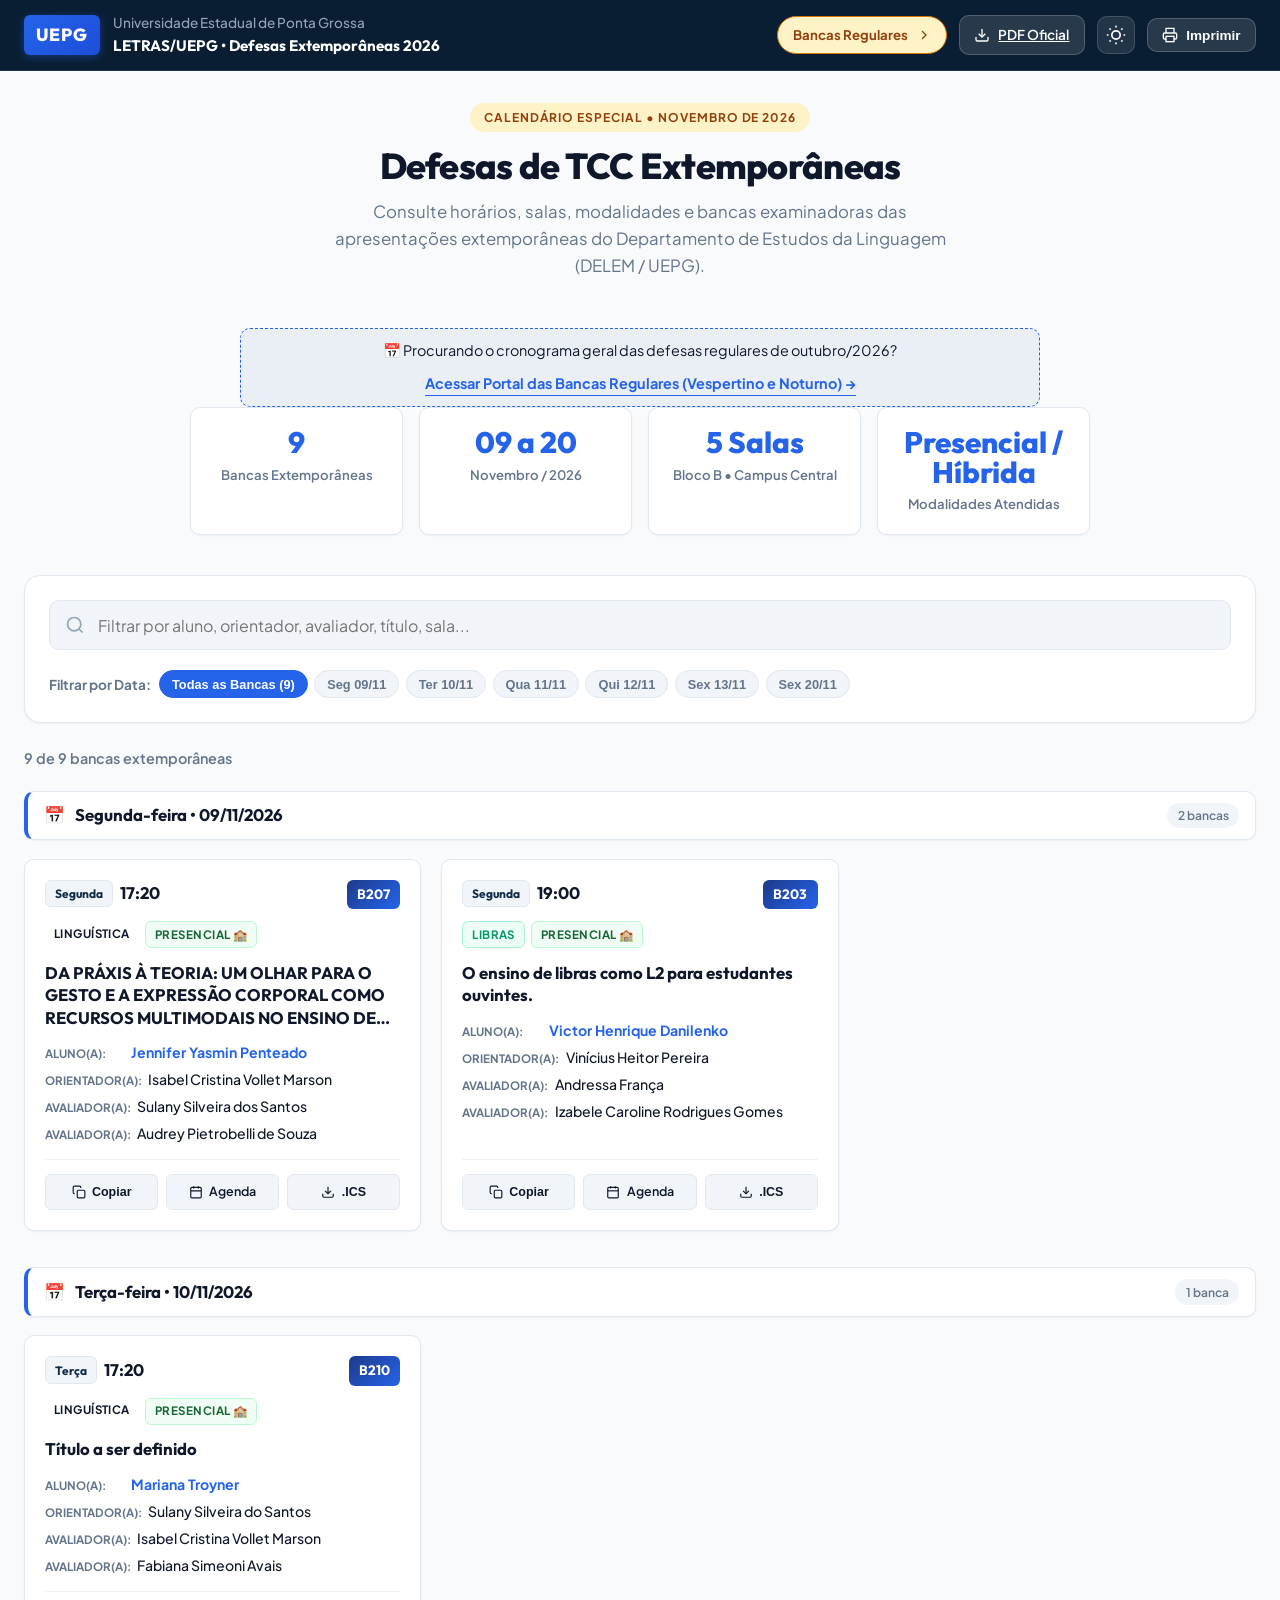
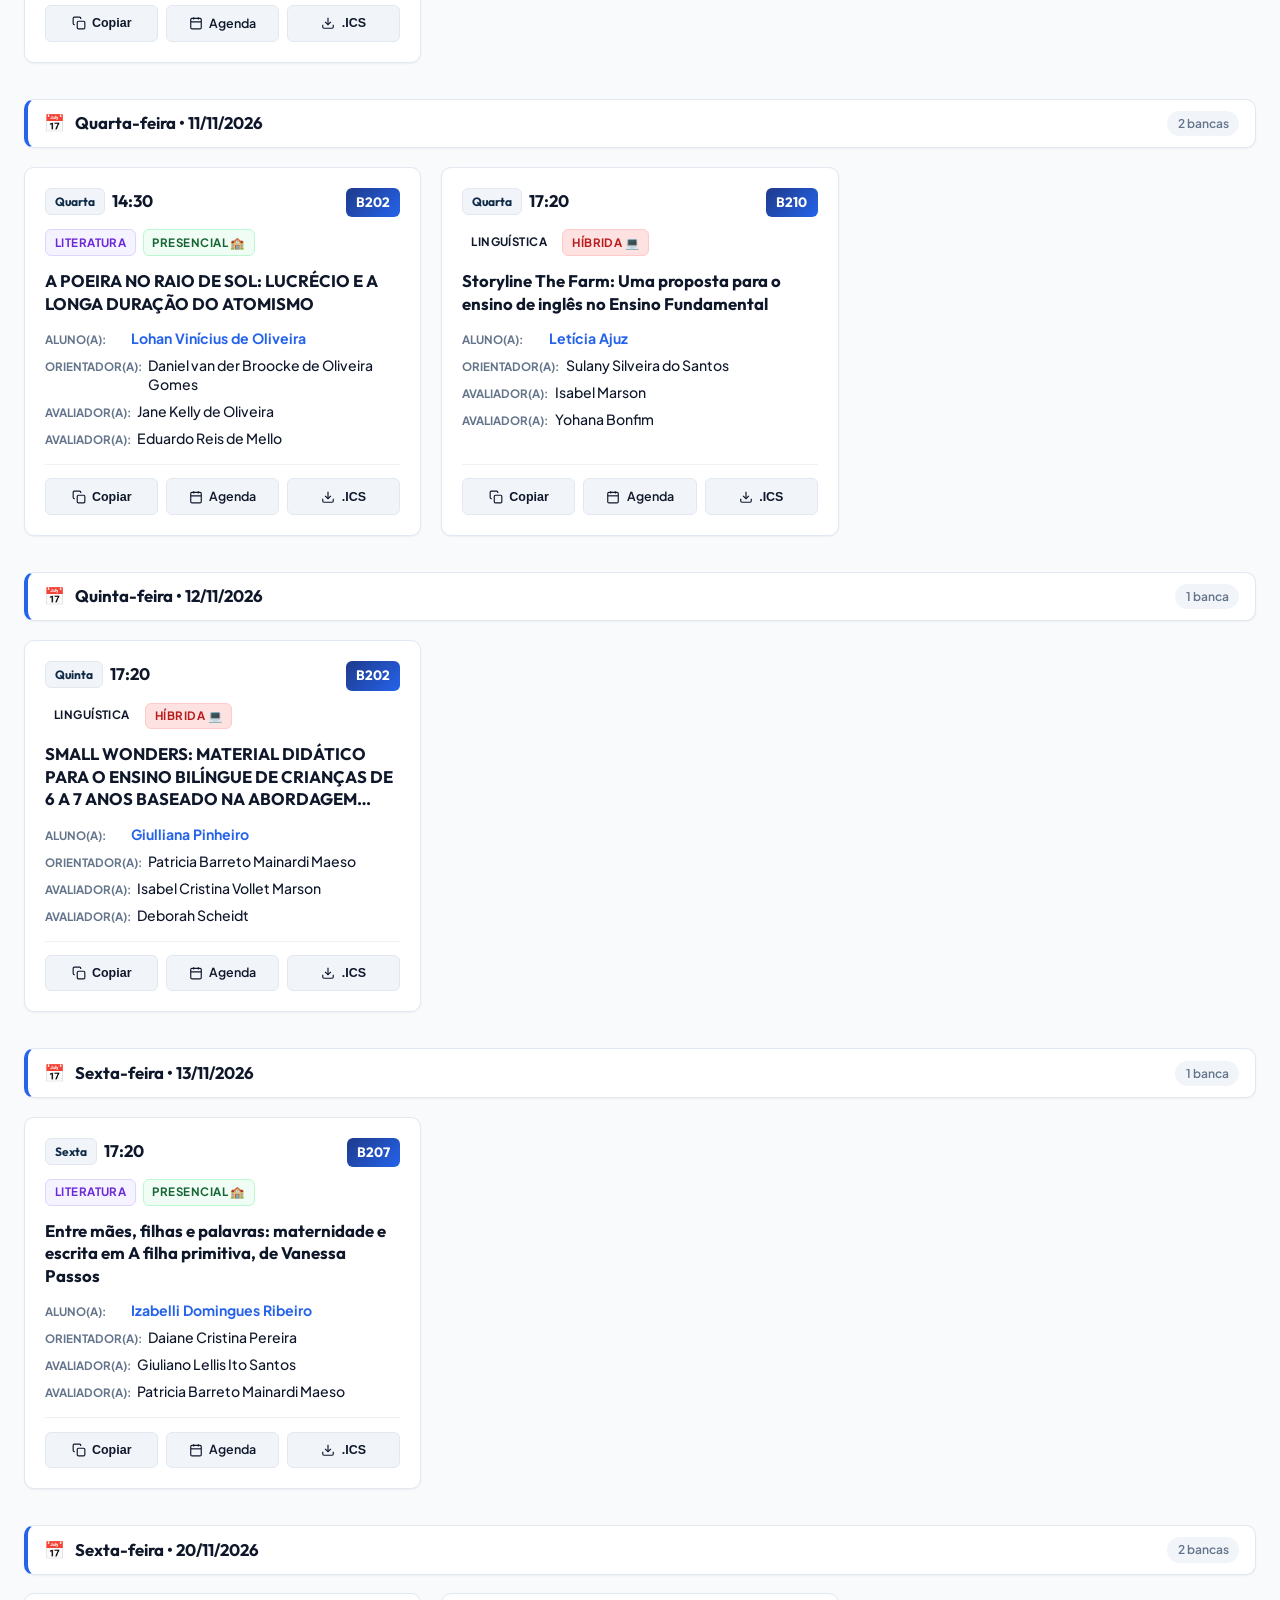
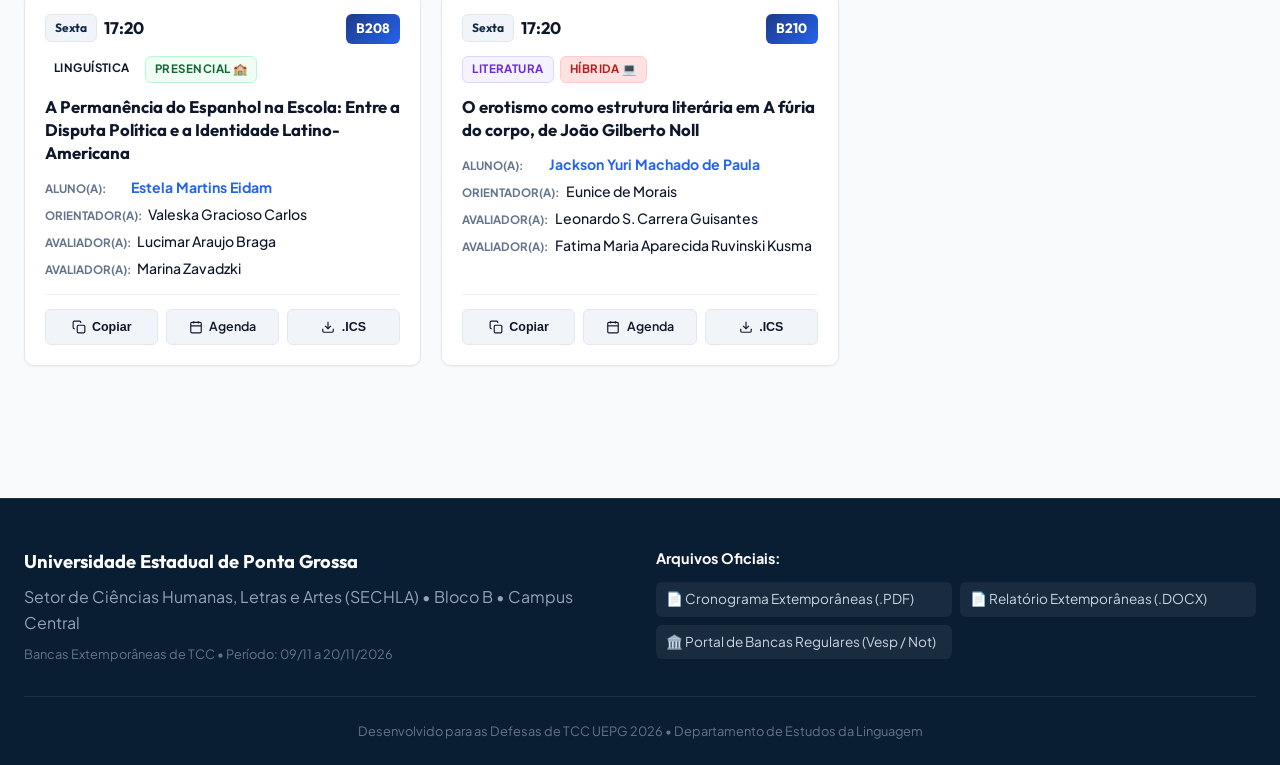
==== index.html @ 8b6b1ca7 "alteração do site e bancas extemporâneas" ====
<!DOCTYPE html>
<html lang="pt-BR">

<head>
  <meta charset="UTF-8">
  <meta name="viewport" content="width=device-width, initial-scale=1.0">
  <title>DEFESAS EXTEMPORÂNEAS DE TCC - 2026 • LETRAS UEPG</title>
  <meta name="description"
    content="Portal de consulta das bancas extemporâneas, horários e salas das defesas de TCC 2026 do Departamento de Estudos da Linguagem (DELEM) da UEPG.">
  <meta name="theme-color" content="#0f2b48">

  <!-- Google Fonts -->
  <link rel="preconnect" href="https://fonts.googleapis.com">
  <link rel="preconnect" href="https://fonts.gstatic.com" crossorigin>
  <link
    href="https://fonts.googleapis.com/css2?family=Outfit:wght@500;600;700;800&family=Plus+Jakarta+Sans:wght@400;500;600;700&display=swap"
    rel="stylesheet">

  <link rel="stylesheet" href="style.css">
</head>

<body>
  <!-- Header Institucional -->
  <header class="top-nav">
    <div class="nav-container">
      <div class="brand-group">
        <div class="brand-badge">UEPG</div>
        <div class="brand-text">
          <span class="univ-name">Universidade Estadual de Ponta Grossa</span>
          <span class="dept-name">LETRAS/UEPG • Defesas Extemporâneas 2026</span>
        </div>
      </div>
      <div class="nav-actions">
        <a href="./regulares/index.html" class="btn-portal-link" title="Acessar cronograma das defesas regulares de outubro/2026">
          <span>Bancas Regulares</span>
          <svg viewBox="0 0 24 24" width="16" height="16" fill="none" stroke="currentColor" stroke-width="2">
            <polyline points="9 18 15 12 9 6"></polyline>
          </svg>
        </a>
        <a href="Cronograma_TCC_EXTEMPORANEAS_2026.pdf" download class="btn-secondary" title="Baixar PDF do Cronograma Extemporâneo">
          <svg viewBox="0 0 24 24" width="16" height="16" fill="none" stroke="currentColor" stroke-width="2">
            <path d="M21 15v4a2 2 0 0 1-2 2H5a2 2 0 0 1-2-2v-4" />
            <polyline points="7 10 12 15 17 10" />
            <line x1="12" y1="15" x2="12" y2="3" />
          </svg>
          <span>PDF Oficial</span>
        </a>
        <button id="themeToggle" class="btn-icon" title="Alternar tema claro/escuro" aria-label="Alternar tema">
          <svg class="sun-icon" viewBox="0 0 24 24" width="20" height="20" fill="none" stroke="currentColor"
            stroke-width="2">
            <circle cx="12" cy="12" r="5" />
            <path
              d="M12 1v2M12 21v2M4.22 4.22l1.42 1.42M18.36 18.36l1.42 1.42M1 12h2M21 12h2M4.22 19.78l1.42-1.42M18.36 5.64l1.42-1.42" />
          </svg>
          <svg class="moon-icon" viewBox="0 0 24 24" width="20" height="20" fill="none" stroke="currentColor"
            stroke-width="2">
            <path d="M21 12.79A9 9 0 1 1 11.21 3 7 7 0 0 0 21 12.79z" />
          </svg>
        </button>
        <button id="printBtn" class="btn-secondary" title="Imprimir cronograma">
          <svg viewBox="0 0 24 24" width="16" height="16" fill="none" stroke="currentColor" stroke-width="2">
            <polyline points="6 9 6 2 18 2 18 9" />
            <path d="M6 18H4a2 2 0 0 1-2-2v-5a2 2 0 0 1 2-2h16a2 2 0 0 1 2 2v5a2 2 0 0 1-2 2h-2" />
            <rect x="6" y="14" width="12" height="8" />
          </svg>
          <span>Imprimir</span>
        </button>
      </div>
    </div>
  </header>

  <!-- Hero Section & Stats -->
  <main class="main-content">
    <section class="hero-section">
      <div class="hero-tag">Calendário Especial • Novembro de 2026</div>
      <h1 class="hero-title">Defesas de TCC Extemporâneas</h1>
      <p class="hero-desc">Consulte horários, salas, modalidades e bancas examinadoras das apresentações extemporâneas do Departamento de Estudos da Linguagem (DELEM / UEPG).
      </p>

      <div class="banner-highlight">
        <span>📅 Procurando o cronograma geral das defesas regulares de outubro/2026?</span>
        <a href="./regulares/index.html" class="banner-link">Acessar Portal das Bancas Regulares (Vespertino e Noturno) →</a>
      </div>

      <!-- Métricas em destaque -->
      <div class="stats-grid">
        <div class="stat-card">
          <div class="stat-value">9</div>
          <div class="stat-label">Bancas Extemporâneas</div>
        </div>
        <div class="stat-card">
          <div class="stat-value">09 a 20</div>
          <div class="stat-label">Novembro / 2026</div>
        </div>
        <div class="stat-card">
          <div class="stat-value">5 Salas</div>
          <div class="stat-label">Bloco B • Campus Central</div>
        </div>
        <div class="stat-card">
          <div class="stat-value">Presencial / Híbrida</div>
          <div class="stat-label">Modalidades Atendidas</div>
        </div>
      </div>
    </section>

    <!-- Controles de Busca e Filtros por Dia -->
    <section class="controls-panel">
      <!-- Barra de Busca Rápida -->
      <div class="search-box">
        <svg class="search-icon" viewBox="0 0 24 24" width="20" height="20" fill="none" stroke="currentColor"
          stroke-width="2">
          <circle cx="11" cy="11" r="8" />
          <line x1="21" y1="21" x2="16.65" y2="16.65" />
        </svg>
        <input type="text" id="searchInput" placeholder="Filtrar por aluno, orientador, avaliador, título, sala..."
          autocomplete="off">
        <button id="clearSearch" class="btn-clear" title="Limpar busca" style="display: none;">&times;</button>
      </div>

      <!-- Filtro Rápido por Dia (Chips) -->
      <div class="filter-row">
        <div class="filter-group">
          <span class="filter-title">Filtrar por Data:</span>
          <div class="chip-container" id="dayFilter">
            <button class="chip active" data-filter="dia" data-value="all">Todas as Bancas (9)</button>
            <button class="chip" data-filter="dia" data-value="2026-11-09">Seg 09/11</button>
            <button class="chip" data-filter="dia" data-value="2026-11-10">Ter 10/11</button>
            <button class="chip" data-filter="dia" data-value="2026-11-11">Qua 11/11</button>
            <button class="chip" data-filter="dia" data-value="2026-11-12">Qui 12/11</button>
            <button class="chip" data-filter="dia" data-value="2026-11-13">Sex 13/11</button>
            <button class="chip" data-filter="dia" data-value="2026-11-20">Sex 20/11</button>
          </div>
        </div>
      </div>
    </section>

    <!-- Indicador de Resultados -->
    <div class="results-bar">
      <span id="resultsCount">Carregando bancas extemporâneas...</span>
      <button id="resetFilters" class="btn-text" style="display: none;">Limpar filtros</button>
    </div>

    <!-- Lista de Bancas Agrupadas por Data -->
    <div id="bancasContainer">
      <!-- Renderizado dinamicamente via extemporaneas_app.js -->
    </div>

    <!-- Toast Notification -->
    <div id="toast" class="toast" role="alert" aria-live="assertive"></div>
  </main>

  <!-- Rodapé Institucional -->
  <footer class="main-footer">
    <div class="footer-container">
      <div class="footer-info">
        <h3>Universidade Estadual de Ponta Grossa</h3>
        <p>Setor de Ciências Humanas, Letras e Artes (SECHLA) • Bloco B • Campus Central</p>
        <p class="footer-small">Bancas Extemporâneas de TCC • Período: 09/11 a 20/11/2026</p>
      </div>
      <div class="footer-downloads">
        <span class="download-title">Arquivos Oficiais:</span>
        <div class="download-links">
          <a href="Cronograma_TCC_EXTEMPORANEAS_2026.pdf" download class="file-link">📄 Cronograma Extemporâneas (.PDF)</a>
          <a href="Relatorio_EXTEMPORANEAS.docx" download class="file-link">📄 Relatório Extemporâneas (.DOCX)</a>
          <a href="./regulares/index.html" class="file-link">🏛️ Portal de Bancas Regulares (Vesp / Not)</a>
        </div>
      </div>
    </div>
    <div class="footer-bottom">
      <p>Desenvolvido para as Defesas de TCC UEPG 2026 • Departamento de Estudos da Linguagem</p>
    </div>
  </footer>

  <!-- Carregamento dos dados -->
  <script src="extemporaneas_data.js"></script>
  <script src="extemporaneas_app.js"></script>
</body>

</html>
---- style.css ----
/* ==========================================================================
   PORTAL DE DEFESAS DE TCC 2026 - UEPG DELEM
   Design System & Styling
   ========================================================================== */

:root {
  /* Color Tokens - Light Mode (Default) */
  --bg-primary: #f8fafc;
  --bg-surface: #ffffff;
  --bg-card: #ffffff;
  --bg-card-hover: #f1f5f9;
  --bg-subtle: #f1f5f9;
  
  --text-main: #0f172a;
  --text-muted: #64748b;
  --text-light: #94a3b8;
  
  --border-color: #e2e8f0;
  --border-subtle: #edf2f7;
  
  /* Brand UEPG Colors */
  --uepg-navy: #0f2b48;
  --uepg-navy-dark: #0a1e33;
  --uepg-blue: #1e3a8a;
  --uepg-blue-accent: #2563eb;
  --uepg-gold: #d97706;
  --uepg-gold-light: #fef3c7;
  --uepg-gold-text: #92400e;
  
  /* Area Tags */
  --area-lit-bg: #f5f3ff;
  --area-lit-text: #6d28d9;
  --area-lit-border: #ddd6fe;

  --area-ling-bg: #f0f9ff;
  --area-ling-text: #0284c7;
  --area-ling-border: #bae6fd;

  --area-libras-bg: #ecfdf5;
  --area-libras-text: #059669;
  --area-libras-border: #a7f3d0;

  /* Turno Tags */
  --vesp-bg: #fffbeb;
  --vesp-text: #b45309;
  --vesp-border: #fde68a;

  --not-bg: #ede9fe;
  --not-text: #5b21b6;
  --not-border: #ddd6fe;

  /* Typography */
  --font-heading: 'Outfit', sans-serif;
  --font-body: 'Plus Jakarta Sans', system-ui, -apple-system, sans-serif;

  /* Shadows */
  --shadow-sm: 0 1px 2px 0 rgba(0, 0, 0, 0.05);
  --shadow-md: 0 4px 6px -1px rgba(0, 0, 0, 0.07), 0 2px 4px -2px rgba(0, 0, 0, 0.05);
  --shadow-lg: 0 10px 15px -3px rgba(0, 0, 0, 0.08), 0 4px 6px -4px rgba(0, 0, 0, 0.04);
  --shadow-card-hover: 0 12px 24px -4px rgba(15, 43, 72, 0.12);

  /* Layout */
  --radius-sm: 6px;
  --radius-md: 10px;
  --radius-lg: 16px;
  --radius-full: 9999px;
  --transition: all 0.2s cubic-bezier(0.16, 1, 0.3, 1);
}

[data-theme="dark"] {
  --bg-primary: #0b1320;
  --bg-surface: #111c2e;
  --bg-card: #152238;
  --bg-card-hover: #1c2c48;
  --bg-subtle: #192841;

  --text-main: #f8fafc;
  --text-muted: #94a3b8;
  --text-light: #64748b;

  --border-color: #243552;
  --border-subtle: #1a2a44;

  --uepg-navy: #19385c;
  --uepg-navy-dark: #0f2238;
  --uepg-blue-accent: #3b82f6;

  --area-lit-bg: #2e1065;
  --area-lit-text: #c4b5fd;
  --area-lit-border: #4c1d95;

  --area-ling-bg: #082f49;
  --area-ling-text: #7dd3fc;
  --area-ling-border: #0369a1;

  --area-libras-bg: #064e3b;
  --area-libras-text: #6ee7b7;
  --area-libras-border: #047857;

  --vesp-bg: #451a03;
  --vesp-text: #fcd34d;
  --vesp-border: #78350f;

  --not-bg: #2e1065;
  --not-text: #ddd6fe;
  --not-border: #5b21b6;

  --shadow-sm: 0 1px 2px 0 rgba(0, 0, 0, 0.3);
  --shadow-md: 0 4px 6px -1px rgba(0, 0, 0, 0.4);
  --shadow-lg: 0 10px 15px -3px rgba(0, 0, 0, 0.5);
  --shadow-card-hover: 0 12px 24px -4px rgba(0, 0, 0, 0.6);
}

/* ==========================================================================
   Base & Reset
   ========================================================================== */
*, *::before, *::after {
  box-sizing: border-box;
  margin: 0;
  padding: 0;
}

body {
  font-family: var(--font-body);
  background-color: var(--bg-primary);
  color: var(--text-main);
  line-height: 1.6;
  -webkit-font-smoothing: antialiased;
  min-height: 100vh;
  display: flex;
  flex-direction: column;
}

/* ==========================================================================
   Header & Navigation
   ========================================================================== */
.top-nav {
  position: sticky;
  top: 0;
  z-index: 100;
  background-color: var(--uepg-navy-dark);
  color: #ffffff;
  border-bottom: 1px solid rgba(255, 255, 255, 0.1);
  backdrop-filter: blur(12px);
  padding: 0.75rem 1.5rem;
}

.nav-container {
  max-width: 1280px;
  margin: 0 auto;
  display: flex;
  align-items: center;
  justify-content: space-between;
  gap: 1rem;
}

.brand-group {
  display: flex;
  align-items: center;
  gap: 0.85rem;
}

.brand-badge {
  background: linear-gradient(135deg, #2563eb, #1d4ed8);
  color: #ffffff;
  font-family: var(--font-heading);
  font-weight: 800;
  font-size: 1.1rem;
  letter-spacing: 0.05em;
  padding: 0.35rem 0.75rem;
  border-radius: var(--radius-sm);
  box-shadow: 0 2px 8px rgba(37, 99, 235, 0.4);
}

.brand-text {
  display: flex;
  flex-direction: column;
}

.univ-name {
  font-size: 0.85rem;
  color: #94a3b8;
  font-weight: 500;
}

.dept-name {
  font-size: 0.95rem;
  font-weight: 700;
  color: #ffffff;
  font-family: var(--font-heading);
}

.nav-actions {
  display: flex;
  align-items: center;
  gap: 0.75rem;
}

.btn-icon {
  background: rgba(255, 255, 255, 0.1);
  border: 1px solid rgba(255, 255, 255, 0.15);
  color: #ffffff;
  cursor: pointer;
  width: 38px;
  height: 38px;
  border-radius: var(--radius-md);
  display: flex;
  align-items: center;
  justify-content: center;
  transition: var(--transition);
}

.btn-icon:hover {
  background: rgba(255, 255, 255, 0.2);
}

.sun-icon { display: block; }
.moon-icon { display: none; }
[data-theme="dark"] .sun-icon { display: none; }
[data-theme="dark"] .moon-icon { display: block; }

.btn-secondary {
  display: inline-flex;
  align-items: center;
  gap: 0.5rem;
  background: rgba(255, 255, 255, 0.12);
  border: 1px solid rgba(255, 255, 255, 0.2);
  color: #ffffff;
  padding: 0.5rem 0.9rem;
  border-radius: var(--radius-md);
  font-size: 0.85rem;
  font-weight: 600;
  cursor: pointer;
  transition: var(--transition);
}

.btn-secondary:hover {
  background: rgba(255, 255, 255, 0.22);
}

/* ==========================================================================
   Main Content & Hero
   ========================================================================== */
.main-content {
  flex: 1;
  max-width: 1280px;
  width: 100%;
  margin: 0 auto;
  padding: 2rem 1.5rem;
}

.hero-section {
  text-align: center;
  margin-bottom: 2.5rem;
}

.hero-tag {
  display: inline-block;
  background: var(--uepg-gold-light);
  color: var(--uepg-gold-text);
  font-size: 0.75rem;
  font-weight: 700;
  text-transform: uppercase;
  letter-spacing: 0.08em;
  padding: 0.3rem 0.85rem;
  border-radius: var(--radius-full);
  margin-bottom: 0.75rem;
}

[data-theme="dark"] .hero-tag {
  background: #78350f;
  color: #fef3c7;
}

.hero-title {
  font-family: var(--font-heading);
  font-size: 2.25rem;
  font-weight: 800;
  color: var(--text-main);
  line-height: 1.2;
  margin-bottom: 0.75rem;
  letter-spacing: -0.02em;
}

.hero-desc {
  font-size: 1.05rem;
  color: var(--text-muted);
  max-width: 650px;
  margin: 0 auto 2rem;
}

/* Stats Grid */
.stats-grid {
  display: grid;
  grid-template-columns: repeat(auto-fit, minmax(200px, 1fr));
  gap: 1rem;
  max-width: 900px;
  margin: 0 auto;
}

.stat-card {
  background: var(--bg-surface);
  border: 1px solid var(--border-color);
  padding: 1.25rem 1rem;
  border-radius: var(--radius-md);
  box-shadow: var(--shadow-sm);
  transition: var(--transition);
}

.stat-card:hover {
  transform: translateY(-2px);
  box-shadow: var(--shadow-md);
}

.stat-value {
  font-family: var(--font-heading);
  font-size: 1.85rem;
  font-weight: 800;
  color: var(--uepg-blue-accent);
  line-height: 1;
  margin-bottom: 0.35rem;
}

.stat-label {
  font-size: 0.82rem;
  color: var(--text-muted);
  font-weight: 600;
}

/* ==========================================================================
   Controls Panel (Tabs, Search & Filters)
   ========================================================================== */
.controls-panel {
  background: var(--bg-surface);
  border: 1px solid var(--border-color);
  border-radius: var(--radius-lg);
  padding: 1.5rem;
  box-shadow: var(--shadow-sm);
  margin-bottom: 1.5rem;
}

/* View Tabs */
.view-tabs {
  display: flex;
  gap: 0.5rem;
  border-bottom: 1px solid var(--border-color);
  padding-bottom: 1rem;
  margin-bottom: 1.25rem;
  overflow-x: auto;
}

.tab-btn {
  display: inline-flex;
  align-items: center;
  gap: 0.5rem;
  background: transparent;
  border: none;
  padding: 0.6rem 1.1rem;
  border-radius: var(--radius-md);
  font-family: var(--font-heading);
  font-size: 0.95rem;
  font-weight: 600;
  color: var(--text-muted);
  cursor: pointer;
  transition: var(--transition);
  white-space: nowrap;
}

.tab-btn:hover {
  background: var(--bg-subtle);
  color: var(--text-main);
}

.tab-btn.active {
  background: var(--uepg-navy);
  color: #ffffff;
  box-shadow: 0 2px 6px rgba(15, 43, 72, 0.2);
}

/* Search Box */
.search-box {
  position: relative;
  margin-bottom: 1.25rem;
}

.search-icon {
  position: absolute;
  left: 1rem;
  top: 50%;
  transform: translateY(-50%);
  color: var(--text-light);
  pointer-events: none;
}

.search-box input {
  width: 100%;
  padding: 0.85rem 2.8rem 0.85rem 3rem;
  font-family: var(--font-body);
  font-size: 1rem;
  background: var(--bg-subtle);
  border: 1px solid var(--border-color);
  border-radius: var(--radius-md);
  color: var(--text-main);
  transition: var(--transition);
}

.search-box input:focus {
  outline: none;
  border-color: var(--uepg-blue-accent);
  background: var(--bg-surface);
  box-shadow: 0 0 0 3px rgba(37, 99, 235, 0.15);
}

.btn-clear {
  position: absolute;
  right: 0.85rem;
  top: 50%;
  transform: translateY(-50%);
  background: transparent;
  border: none;
  font-size: 1.4rem;
  color: var(--text-light);
  cursor: pointer;
  line-height: 1;
  padding: 0.2rem;
}

.btn-clear:hover {
  color: var(--text-main);
}

/* Filters Row */
.filter-row {
  display: flex;
  flex-wrap: wrap;
  gap: 1.25rem;
  align-items: center;
}

.filter-group {
  display: flex;
  align-items: center;
  gap: 0.5rem;
}

.filter-title {
  font-size: 0.85rem;
  font-weight: 700;
  color: var(--text-muted);
}

.chip-container {
  display: flex;
  flex-wrap: wrap;
  gap: 0.4rem;
}

.chip {
  background: var(--bg-subtle);
  border: 1px solid var(--border-color);
  color: var(--text-muted);
  font-size: 0.8rem;
  font-weight: 600;
  padding: 0.35rem 0.75rem;
  border-radius: var(--radius-full);
  cursor: pointer;
  transition: var(--transition);
}

.chip:hover {
  background: var(--border-color);
  color: var(--text-main);
}

.chip.active {
  background: var(--uepg-blue-accent);
  border-color: var(--uepg-blue-accent);
  color: #ffffff;
}

/* Results Bar */
.results-bar {
  display: flex;
  justify-content: space-between;
  align-items: center;
  margin-bottom: 1.25rem;
  font-size: 0.9rem;
  color: var(--text-muted);
  font-weight: 600;
}

.btn-text {
  background: none;
  border: none;
  color: var(--uepg-blue-accent);
  font-weight: 600;
  cursor: pointer;
  font-size: 0.85rem;
}

.btn-text:hover {
  text-decoration: underline;
}

/* ==========================================================================
   View Panels
   ========================================================================== */
.view-panel {
  display: none;
}

.view-panel.active {
  display: block;
}

/* Cards Grid */
.cards-grid {
  display: grid;
  grid-template-columns: repeat(auto-fill, minmax(340px, 1fr));
  gap: 1.25rem;
}

/* Single Banca Card */
.banca-card {
  background: var(--bg-card);
  border: 1px solid var(--border-color);
  border-radius: var(--radius-md);
  padding: 1.25rem;
  display: flex;
  flex-direction: column;
  justify-content: space-between;
  box-shadow: var(--shadow-sm);
  transition: var(--transition);
  position: relative;
  overflow: hidden;
}

.banca-card:hover {
  transform: translateY(-3px);
  box-shadow: var(--shadow-card-hover);
  border-color: rgba(37, 99, 235, 0.4);
}

.card-header {
  display: flex;
  justify-content: space-between;
  align-items: flex-start;
  gap: 0.75rem;
  margin-bottom: 0.75rem;
}

.time-slot {
  display: flex;
  align-items: center;
  gap: 0.45rem;
  font-family: var(--font-heading);
  font-weight: 700;
  font-size: 1.05rem;
  color: var(--text-main);
}

.day-badge {
  background: var(--bg-subtle);
  border: 1px solid var(--border-color);
  font-size: 0.75rem;
  font-weight: 700;
  padding: 0.2rem 0.55rem;
  border-radius: var(--radius-sm);
  color: var(--uepg-navy);
}

[data-theme="dark"] .day-badge {
  color: #93c5fd;
}

.room-badge {
  background: linear-gradient(135deg, #1e3a8a, #2563eb);
  color: #ffffff;
  font-family: var(--font-heading);
  font-weight: 700;
  font-size: 0.85rem;
  padding: 0.25rem 0.65rem;
  border-radius: var(--radius-sm);
  white-space: nowrap;
}

.card-tags {
  display: flex;
  flex-wrap: wrap;
  gap: 0.4rem;
  margin-bottom: 0.85rem;
}

.tag {
  font-size: 0.72rem;
  font-weight: 700;
  text-transform: uppercase;
  letter-spacing: 0.04em;
  padding: 0.2rem 0.55rem;
  border-radius: var(--radius-sm);
}

.tag-area-literatura { background: var(--area-lit-bg); color: var(--area-lit-text); border: 1px solid var(--area-lit-border); }
.tag-area-linguística { background: var(--area-ling-bg); color: var(--area-ling-text); border: 1px solid var(--area-ling-border); }
.tag-area-libras { background: var(--area-libras-bg); color: var(--area-libras-text); border: 1px solid var(--area-libras-border); }
.tag-vespertino { background: var(--vesp-bg); color: var(--vesp-text); border: 1px solid var(--vesp-border); }
.tag-noturno { background: var(--not-bg); color: var(--not-text); border: 1px solid var(--not-border); }
.tag-hibrida { background: #fee2e2; color: #b91c1c; border: 1px solid #fecaca; }
.tag-tilsp { background: #d1fae5; color: #065f46; border: 1px solid #a7f3d0; }

[data-theme="dark"] .tag-hibrida { background: #7f1d1d; color: #fecaca; border: 1px solid #991b1b; }
[data-theme="dark"] .tag-tilsp { background: #064e3b; color: #6ee7b7; border: 1px solid #047857; }

.tcc-title {
  font-family: var(--font-heading);
  font-size: 1.05rem;
  font-weight: 700;
  color: var(--text-main);
  line-height: 1.35;
  margin-bottom: 0.85rem;
  display: -webkit-box;
  -webkit-line-clamp: 3;
  -webkit-box-orient: vertical;
  overflow: hidden;
}

.people-block {
  margin-bottom: 1rem;
  display: flex;
  flex-direction: column;
  gap: 0.5rem;
  font-size: 0.88rem;
}

.person-row {
  display: flex;
  align-items: baseline;
  gap: 0.4rem;
  line-height: 1.35;
}

.person-label {
  font-size: 0.72rem;
  font-weight: 700;
  text-transform: uppercase;
  color: var(--text-muted);
  flex-shrink: 0;
  min-width: 80px;
}

.person-name {
  color: var(--text-main);
  font-weight: 500;
}

.person-name.student {
  font-weight: 700;
  color: var(--uepg-blue-accent);
}

.person-name.tilsp {
  font-weight: 700;
  color: #059669;
}

[data-theme="dark"] .person-name.tilsp {
  color: #34d399;
}

.card-actions {
  display: flex;
  gap: 0.5rem;
  border-top: 1px solid var(--border-subtle);
  padding-top: 0.85rem;
}

.btn-action {
  flex: 1;
  display: inline-flex;
  align-items: center;
  justify-content: center;
  gap: 0.4rem;
  background: var(--bg-subtle);
  border: 1px solid var(--border-color);
  color: var(--text-main);
  padding: 0.45rem 0.75rem;
  border-radius: var(--radius-sm);
  font-size: 0.78rem;
  font-weight: 600;
  cursor: pointer;
  transition: var(--transition);
  text-decoration: none;
}

.btn-action:hover {
  background: var(--uepg-blue-accent);
  color: #ffffff;
  border-color: var(--uepg-blue-accent);
}

/* ==========================================================================
   VIEW 2: Professor View
   ========================================================================== */
.professor-selector-card {
  background: var(--bg-surface);
  border: 1px solid var(--border-color);
  border-radius: var(--radius-md);
  padding: 1.5rem;
  margin-bottom: 1.5rem;
}

.form-label {
  display: block;
  font-weight: 700;
  margin-bottom: 0.6rem;
  color: var(--text-main);
}

.select-wrapper {
  position: relative;
  max-width: 500px;
}

.select-wrapper select {
  width: 100%;
  padding: 0.75rem 1rem;
  background: var(--bg-subtle);
  border: 1px solid var(--border-color);
  border-radius: var(--radius-md);
  color: var(--text-main);
  font-family: var(--font-body);
  font-size: 1rem;
  font-weight: 600;
  cursor: pointer;
}

.prof-summary {
  margin-top: 1.25rem;
  padding-top: 1.25rem;
  border-top: 1px solid var(--border-color);
  display: flex;
  flex-wrap: wrap;
  gap: 1.5rem;
}

.prof-metric {
  display: flex;
  flex-direction: column;
}

.prof-metric-val {
  font-family: var(--font-heading);
  font-size: 1.4rem;
  font-weight: 800;
  color: var(--uepg-blue-accent);
}

.prof-metric-label {
  font-size: 0.8rem;
  color: var(--text-muted);
}

.role-badge {
  font-size: 0.7rem;
  font-weight: 800;
  text-transform: uppercase;
  padding: 0.2rem 0.5rem;
  border-radius: var(--radius-sm);
  display: inline-block;
}

.role-orientador {
  background: #dbeafe;
  color: #1e40af;
}

.role-coorientador {
  background: #fef3c7;
  color: #92400e;
}

.role-membro {
  background: #f1f5f9;
  color: #475569;
}

.role-tilsp {
  background: #d1fae5;
  color: #065f46;
}

[data-theme="dark"] .role-orientador { background: #1e3a8a; color: #bfdbfe; }
[data-theme="dark"] .role-coorientador { background: #78350f; color: #fef3c7; }
[data-theme="dark"] .role-membro { background: #334155; color: #cbd5e1; }
[data-theme="dark"] .role-tilsp { background: #064e3b; color: #6ee7b7; }

/* Empty state */
.empty-state {
  grid-column: 1 / -1;
  text-align: center;
  padding: 4rem 1.5rem;
  color: var(--text-muted);
}

.empty-state svg {
  margin-bottom: 1rem;
  color: var(--text-light);
}

.empty-state h3 {
  font-family: var(--font-heading);
  font-size: 1.25rem;
  color: var(--text-main);
  margin-bottom: 0.5rem;
}

/* ==========================================================================
   VIEW 3: Grade de Salas
   ========================================================================== */
.salas-day-selector {
  display: flex;
  gap: 0.5rem;
  margin-bottom: 1rem;
}

.day-tab-btn {
  background: var(--bg-surface);
  border: 1px solid var(--border-color);
  padding: 0.6rem 1.2rem;
  border-radius: var(--radius-md);
  color: var(--text-muted);
  font-family: var(--font-heading);
  font-weight: 700;
  cursor: pointer;
  transition: var(--transition);
}

.day-tab-btn.active {
  background: var(--uepg-navy);
  color: #ffffff;
}

.table-responsive {
  overflow-x: auto;
  background: var(--bg-surface);
  border: 1px solid var(--border-color);
  border-radius: var(--radius-md);
  box-shadow: var(--shadow-sm);
}

.grid-table {
  width: 100%;
  border-collapse: collapse;
  min-width: 750px;
}

.grid-table th, .grid-table td {
  padding: 1rem;
  text-align: left;
  border-bottom: 1px solid var(--border-color);
  vertical-align: top;
}

.grid-table th {
  background: var(--bg-subtle);
  font-family: var(--font-heading);
  font-size: 0.85rem;
  font-weight: 700;
  text-transform: uppercase;
  color: var(--text-muted);
}

.grid-table td.time-col {
  font-family: var(--font-heading);
  font-weight: 700;
  color: var(--uepg-blue-accent);
  white-space: nowrap;
  background: var(--bg-subtle);
  width: 110px;
}

.room-cell-entry {
  background: var(--bg-card);
  border: 1px solid var(--border-subtle);
  border-radius: var(--radius-sm);
  padding: 0.6rem;
  margin-bottom: 0.4rem;
  font-size: 0.8rem;
}

.room-cell-entry .student {
  font-weight: 700;
  color: var(--text-main);
}

.room-cell-entry .advisor {
  color: var(--text-muted);
  font-size: 0.75rem;
}

/* ==========================================================================
   Footer
   ========================================================================== */
.main-footer {
  background: var(--uepg-navy-dark);
  color: #94a3b8;
  padding: 3rem 1.5rem 1.5rem;
  margin-top: 4rem;
  border-top: 1px solid rgba(255, 255, 255, 0.08);
}

.footer-container {
  max-width: 1280px;
  margin: 0 auto;
  display: grid;
  grid-template-columns: 1fr 1fr;
  gap: 2rem;
  margin-bottom: 2rem;
}

.footer-info h3 {
  font-family: var(--font-heading);
  color: #ffffff;
  font-size: 1.15rem;
  margin-bottom: 0.5rem;
}

.footer-small {
  font-size: 0.8rem;
  color: #64748b;
  margin-top: 0.5rem;
}

.download-title {
  display: block;
  font-weight: 700;
  color: #ffffff;
  margin-bottom: 0.75rem;
  font-size: 0.9rem;
}

.download-links {
  display: grid;
  grid-template-columns: 1fr 1fr;
  gap: 0.5rem;
}

.file-link {
  color: #cbd5e1;
  text-decoration: none;
  font-size: 0.85rem;
  padding: 0.4rem 0.6rem;
  background: rgba(255, 255, 255, 0.06);
  border-radius: var(--radius-sm);
  transition: var(--transition);
}

.file-link:hover {
  background: rgba(255, 255, 255, 0.15);
  color: #ffffff;
}

.footer-bottom {
  max-width: 1280px;
  margin: 0 auto;
  padding-top: 1.5rem;
  border-top: 1px solid rgba(255, 255, 255, 0.08);
  text-align: center;
  font-size: 0.8rem;
  color: #64748b;
}

/* ==========================================================================
   Toast Notification
   ========================================================================== */
.toast {
  position: fixed;
  bottom: 2rem;
  right: 2rem;
  background: var(--uepg-navy);
  color: #ffffff;
  padding: 0.85rem 1.4rem;
  border-radius: var(--radius-md);
  box-shadow: var(--shadow-lg);
  font-size: 0.9rem;
  font-weight: 600;
  opacity: 0;
  pointer-events: none;
  transform: translateY(10px);
  transition: all 0.3s cubic-bezier(0.16, 1, 0.3, 1);
  z-index: 1000;
}

.toast.show {
  opacity: 1;
  transform: translateY(0);
}

/* ==========================================================================
   Print Optimization
   ========================================================================== */
@media print {
  .top-nav, .controls-panel, .results-bar, .main-footer, .card-actions, .view-tabs, .btn-icon, .btn-secondary {
    display: none !important;
  }
  
  body {
    background: #ffffff !important;
    color: #000000 !important;
  }

  .main-content {
    padding: 0 !important;
    max-width: 100% !important;
  }

  .hero-section {
    margin-bottom: 1.5rem !important;
  }

  .hero-title {
    font-size: 1.6rem !important;
  }

  .banca-card {
    border: 1px solid #ccc !important;
    box-shadow: none !important;
    page-break-inside: avoid;
    break-inside: avoid;
    margin-bottom: 1rem;
  }

  .view-panel {
    display: block !important;
  }
}

/* ==========================================================================
   Responsive Breakpoints
   ========================================================================== */
@media (max-width: 768px) {
  .hero-title {
    font-size: 1.75rem;
  }
  
  .footer-container {
    grid-template-columns: 1fr;
  }

  .cards-grid {
    grid-template-columns: 1fr;
  }

  .filter-row {
    flex-direction: column;
    align-items: flex-start;
  }

  .univ-name {
    display: none;
  }

  .btn-portal-link span {
    display: none;
  }

  .btn-portal-link {
    padding: 0.5rem;
  }
}

/* ==========================================================================
   Extemporâneas & Portal Navigation Components
   ========================================================================== */
.btn-portal-link {
  display: inline-flex;
  align-items: center;
  gap: 0.5rem;
  padding: 0.45rem 0.9rem;
  background-color: var(--uepg-gold-light);
  color: var(--uepg-gold-text);
  border: 1px solid var(--uepg-gold);
  border-radius: var(--radius-full);
  font-size: 0.825rem;
  font-weight: 700;
  text-decoration: none;
  transition: var(--transition);
  cursor: pointer;
}

.btn-portal-link:hover {
  background-color: var(--uepg-gold);
  color: #ffffff;
  transform: translateY(-1px);
  box-shadow: var(--shadow-sm);
}

[data-theme="dark"] .btn-portal-link {
  background-color: rgba(217, 119, 6, 0.15);
  color: #fcd34d;
  border-color: rgba(217, 119, 6, 0.4);
}

[data-theme="dark"] .btn-portal-link:hover {
  background-color: #d97706;
  color: #ffffff;
}

.banner-highlight {
  display: inline-flex;
  flex-wrap: wrap;
  align-items: center;
  justify-content: center;
  gap: 0.6rem;
  margin-top: 1rem;
  padding: 0.65rem 1.25rem;
  background-color: rgba(30, 58, 138, 0.06);
  border: 1px dashed var(--uepg-blue-accent);
  border-radius: var(--radius-md);
  font-size: 0.9rem;
  color: var(--text-main);
  max-width: 800px;
}

[data-theme="dark"] .banner-highlight {
  background-color: rgba(59, 130, 246, 0.08);
  border-color: rgba(59, 130, 246, 0.35);
}

.banner-link {
  color: var(--uepg-blue-accent);
  font-weight: 700;
  text-decoration: none;
  border-bottom: 1.5px solid currentColor;
  transition: var(--transition);
}

.banner-link:hover {
  opacity: 0.85;
  transform: translateX(2px);
}

/* Date Grouping for Extemporâneas */
.date-group-section {
  margin-bottom: 2.25rem;
}

.date-group-header {
  display: flex;
  align-items: center;
  justify-content: space-between;
  padding: 0.65rem 1rem;
  background: var(--bg-surface);
  border: 1px solid var(--border-color);
  border-left: 4px solid var(--uepg-blue-accent);
  border-radius: var(--radius-md);
  margin-bottom: 1.15rem;
  box-shadow: var(--shadow-sm);
}

.date-group-title {
  display: flex;
  align-items: center;
  gap: 0.6rem;
  font-family: var(--font-heading);
  font-size: 1.05rem;
  font-weight: 700;
  color: var(--text-main);
  margin: 0;
}

.date-badge-pill {
  font-size: 0.75rem;
  font-weight: 600;
  padding: 0.2rem 0.65rem;
  background: var(--bg-subtle);
  color: var(--text-muted);
  border-radius: var(--radius-full);
}

.tag-presencial {
  background: #f0fdf4;
  color: #166534;
  border: 1px solid #bbf7d0;
}

[data-theme="dark"] .tag-presencial {
  background: #052e16;
  color: #86efac;
  border: 1px solid #14532d;
}
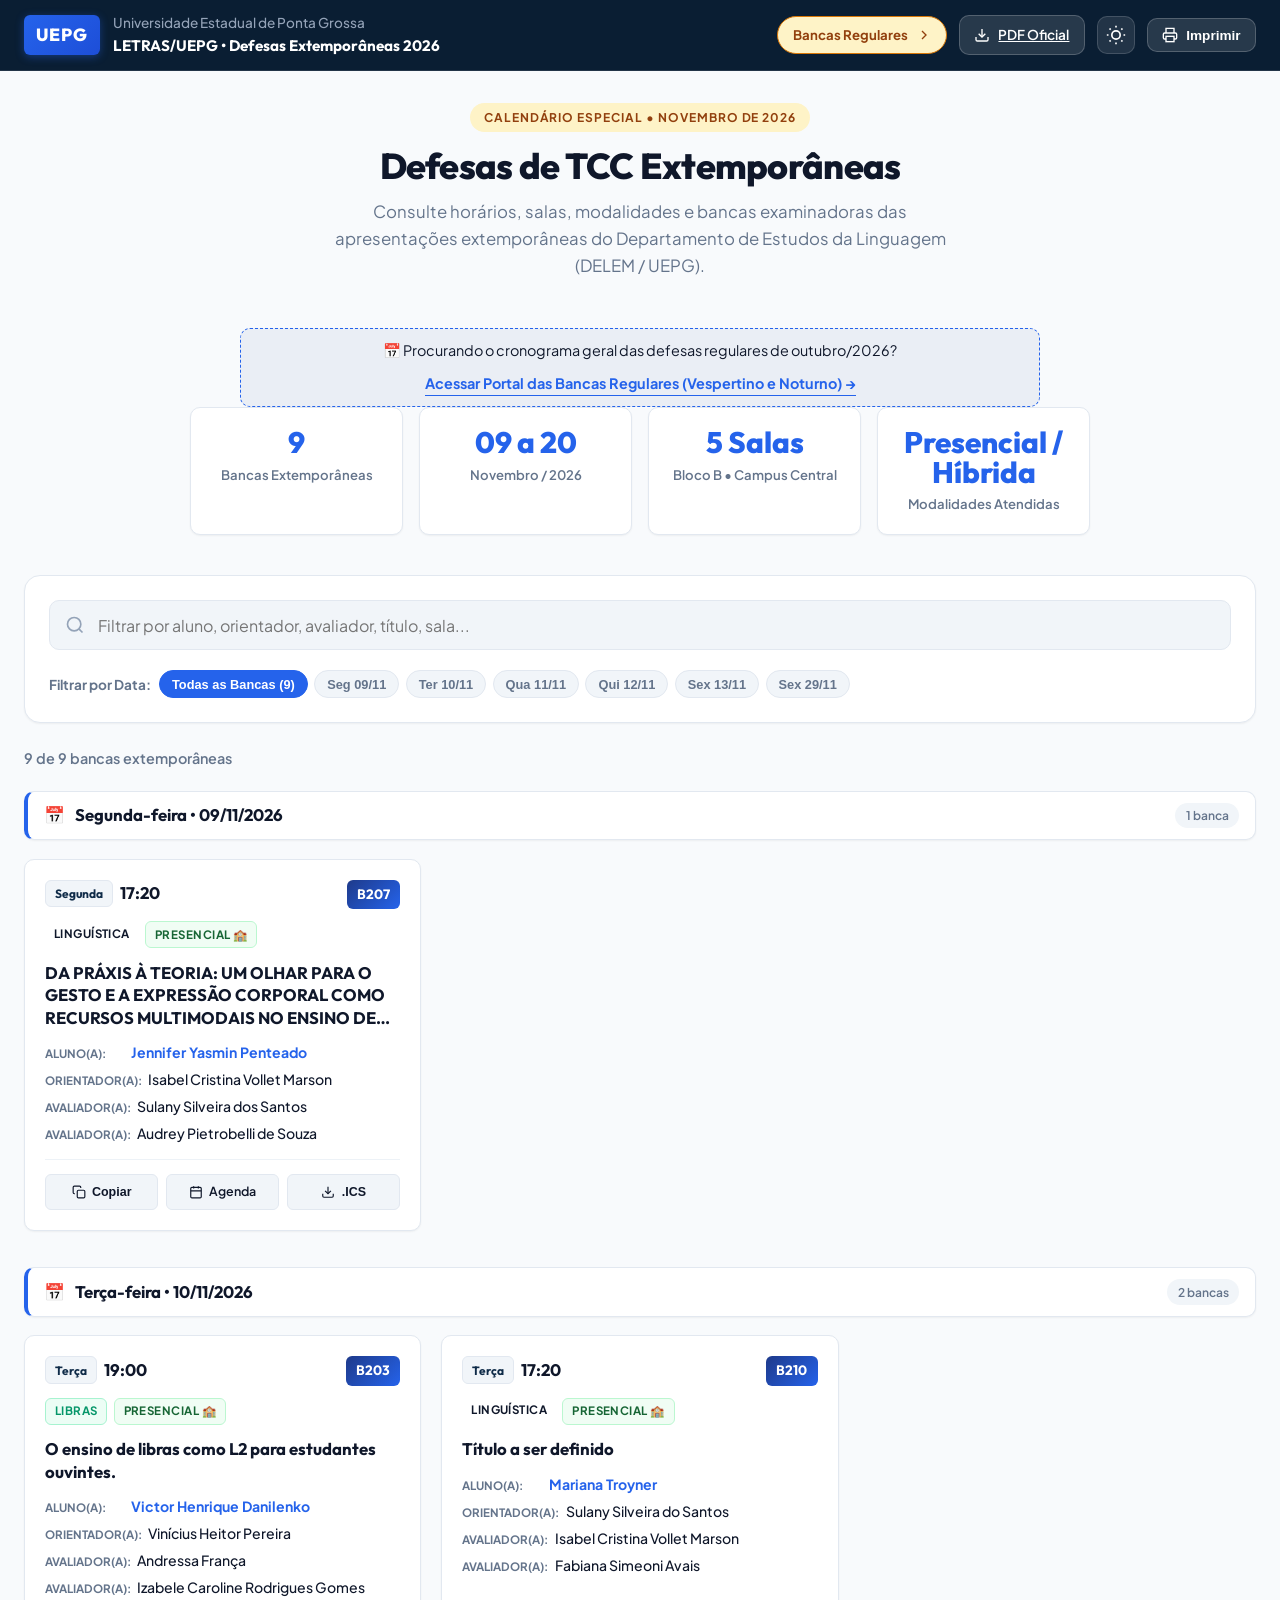
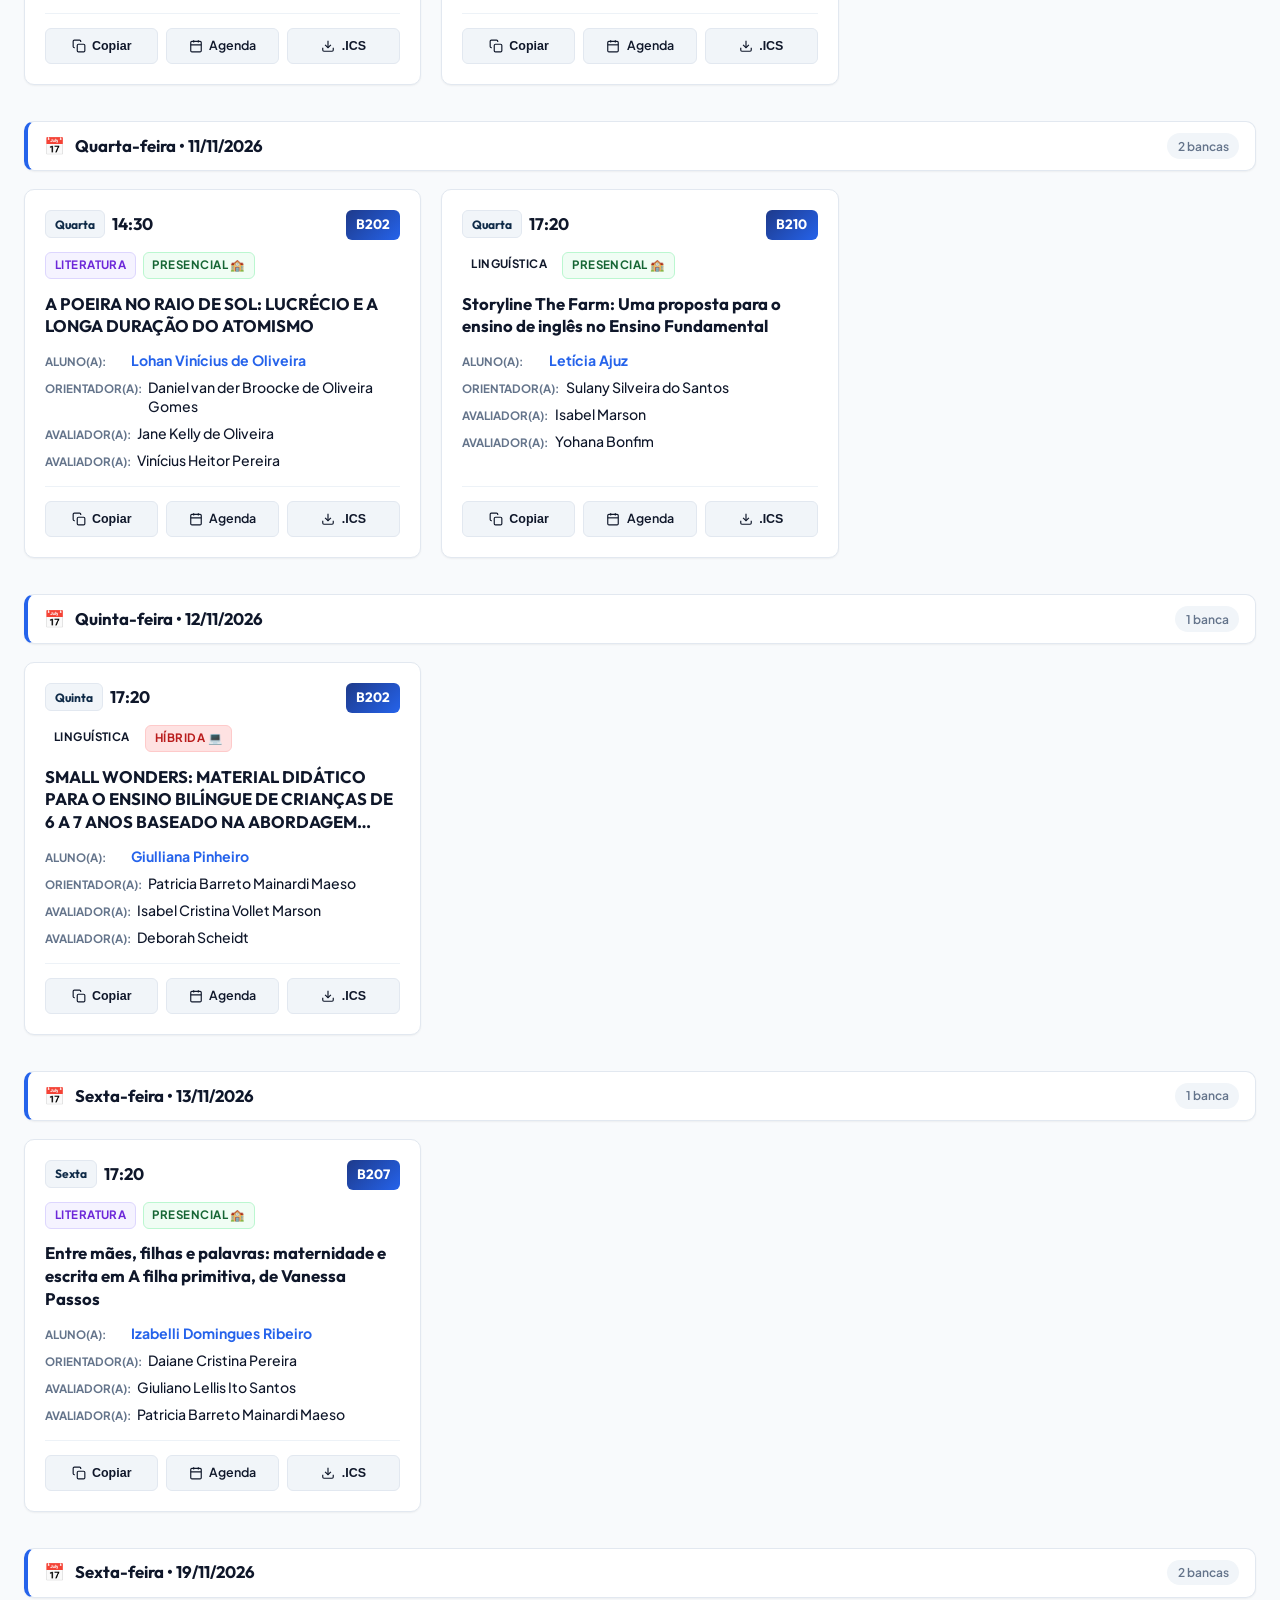
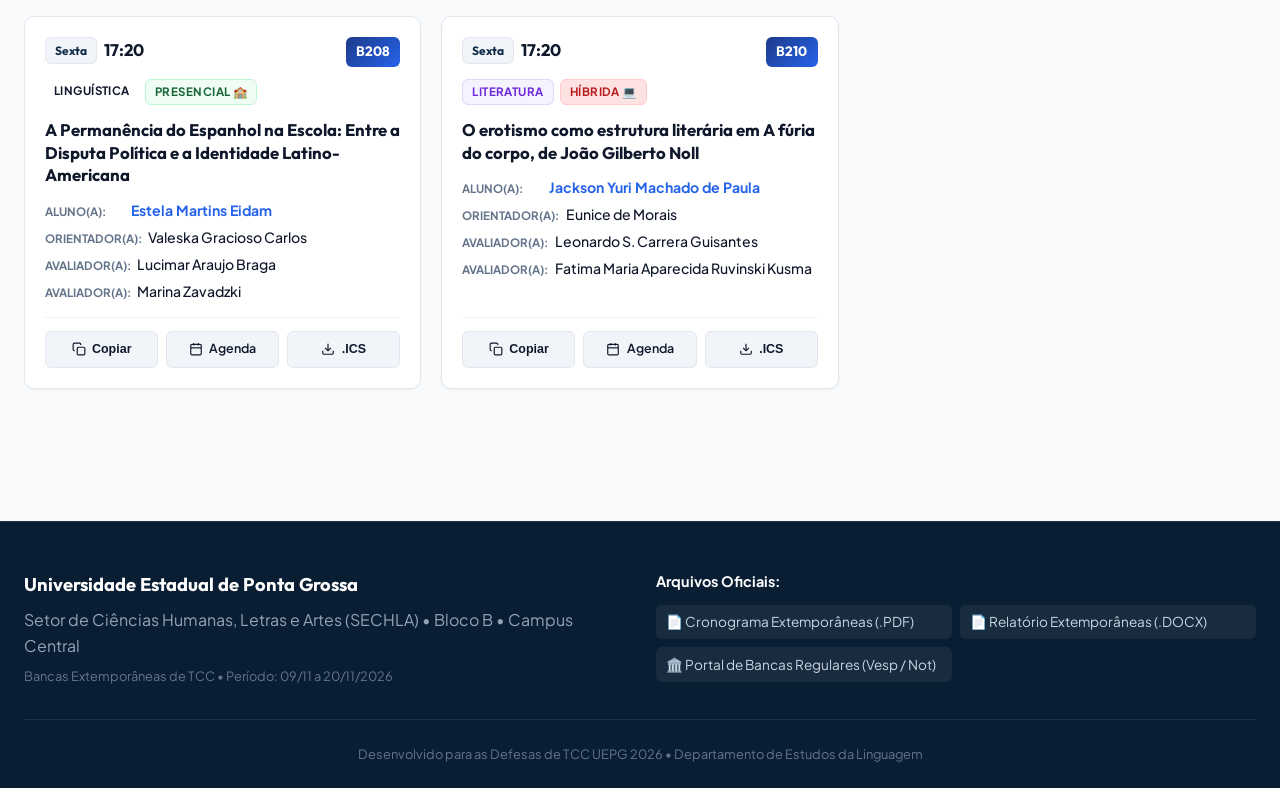
==== commit dd355f40: "filtros para incluir 19/11" ====
--- a/index.html
+++ b/index.html
@@ -31,13 +31,15 @@
         </div>
       </div>
       <div class="nav-actions">
-        <a href="./regulares/index.html" class="btn-portal-link" title="Acessar cronograma das defesas regulares de outubro/2026">
+        <a href="./regulares/index.html" class="btn-portal-link"
+          title="Acessar cronograma das defesas regulares de outubro/2026">
           <span>Bancas Regulares</span>
           <svg viewBox="0 0 24 24" width="16" height="16" fill="none" stroke="currentColor" stroke-width="2">
             <polyline points="9 18 15 12 9 6"></polyline>
           </svg>
         </a>
-        <a href="Cronograma_TCC_EXTEMPORANEAS_2026.pdf" download class="btn-secondary" title="Baixar PDF do Cronograma Extemporâneo">
+        <a href="Cronograma_TCC_EXTEMPORANEAS_2026.pdf" download class="btn-secondary"
+          title="Baixar PDF do Cronograma Extemporâneo">
           <svg viewBox="0 0 24 24" width="16" height="16" fill="none" stroke="currentColor" stroke-width="2">
             <path d="M21 15v4a2 2 0 0 1-2 2H5a2 2 0 0 1-2-2v-4" />
             <polyline points="7 10 12 15 17 10" />
@@ -74,12 +76,14 @@
     <section class="hero-section">
       <div class="hero-tag">Calendário Especial • Novembro de 2026</div>
       <h1 class="hero-title">Defesas de TCC Extemporâneas</h1>
-      <p class="hero-desc">Consulte horários, salas, modalidades e bancas examinadoras das apresentações extemporâneas do Departamento de Estudos da Linguagem (DELEM / UEPG).
+      <p class="hero-desc">Consulte horários, salas, modalidades e bancas examinadoras das apresentações extemporâneas
+        do Departamento de Estudos da Linguagem (DELEM / UEPG).
       </p>
 
       <div class="banner-highlight">
         <span>📅 Procurando o cronograma geral das defesas regulares de outubro/2026?</span>
-        <a href="./regulares/index.html" class="banner-link">Acessar Portal das Bancas Regulares (Vespertino e Noturno) →</a>
+        <a href="./regulares/index.html" class="banner-link">Acessar Portal das Bancas Regulares (Vespertino e Noturno)
+          →</a>
       </div>
 
       <!-- Métricas em destaque -->
@@ -128,7 +132,7 @@
             <button class="chip" data-filter="dia" data-value="2026-11-11">Qua 11/11</button>
             <button class="chip" data-filter="dia" data-value="2026-11-12">Qui 12/11</button>
             <button class="chip" data-filter="dia" data-value="2026-11-13">Sex 13/11</button>
-            <button class="chip" data-filter="dia" data-value="2026-11-20">Sex 20/11</button>
+            <button class="chip" data-filter="dia" data-value="2026-11-19">Sex 29/11</button>
           </div>
         </div>
       </div>
@@ -160,7 +164,8 @@
       <div class="footer-downloads">
         <span class="download-title">Arquivos Oficiais:</span>
         <div class="download-links">
-          <a href="Cronograma_TCC_EXTEMPORANEAS_2026.pdf" download class="file-link">📄 Cronograma Extemporâneas (.PDF)</a>
+          <a href="Cronograma_TCC_EXTEMPORANEAS_2026.pdf" download class="file-link">📄 Cronograma Extemporâneas
+            (.PDF)</a>
           <a href="Relatorio_EXTEMPORANEAS.docx" download class="file-link">📄 Relatório Extemporâneas (.DOCX)</a>
           <a href="./regulares/index.html" class="file-link">🏛️ Portal de Bancas Regulares (Vesp / Not)</a>
         </div>
@@ -176,4 +181,4 @@
   <script src="extemporaneas_app.js"></script>
 </body>
 
-</html>
+</html>
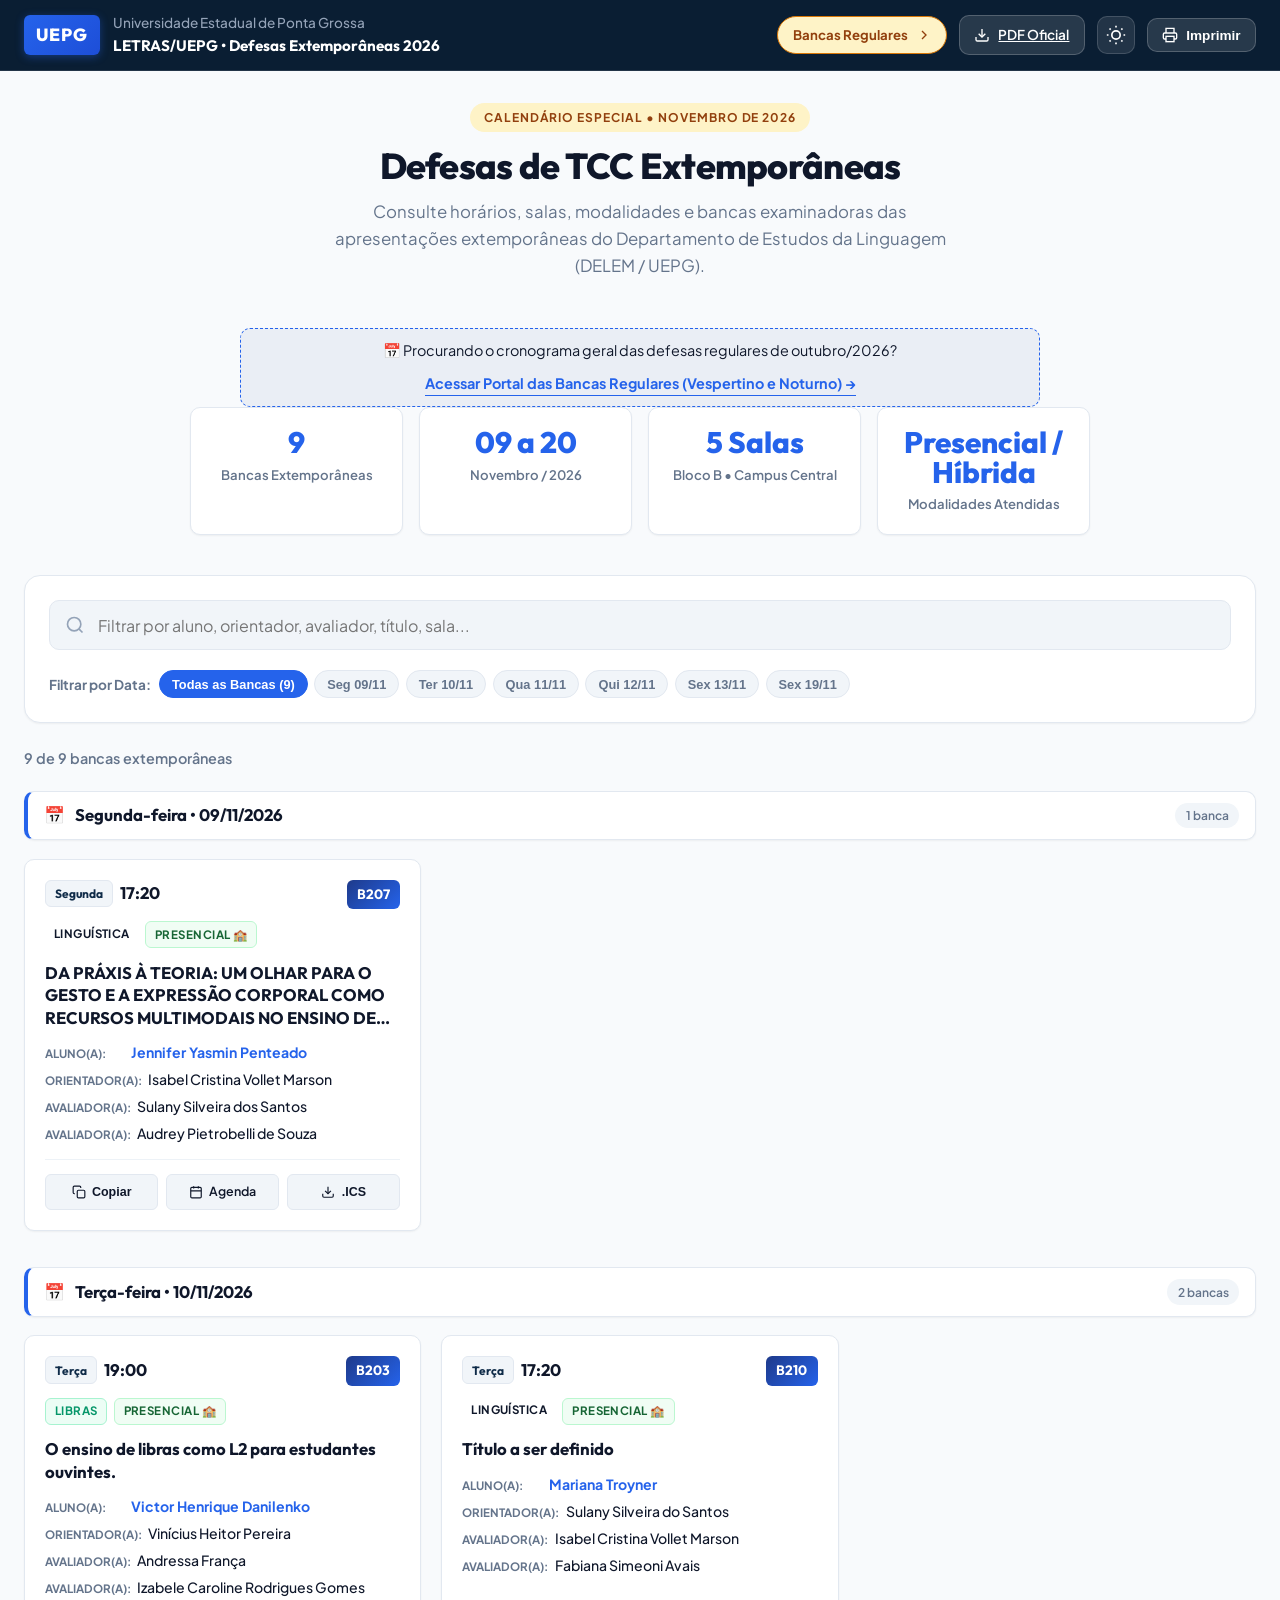
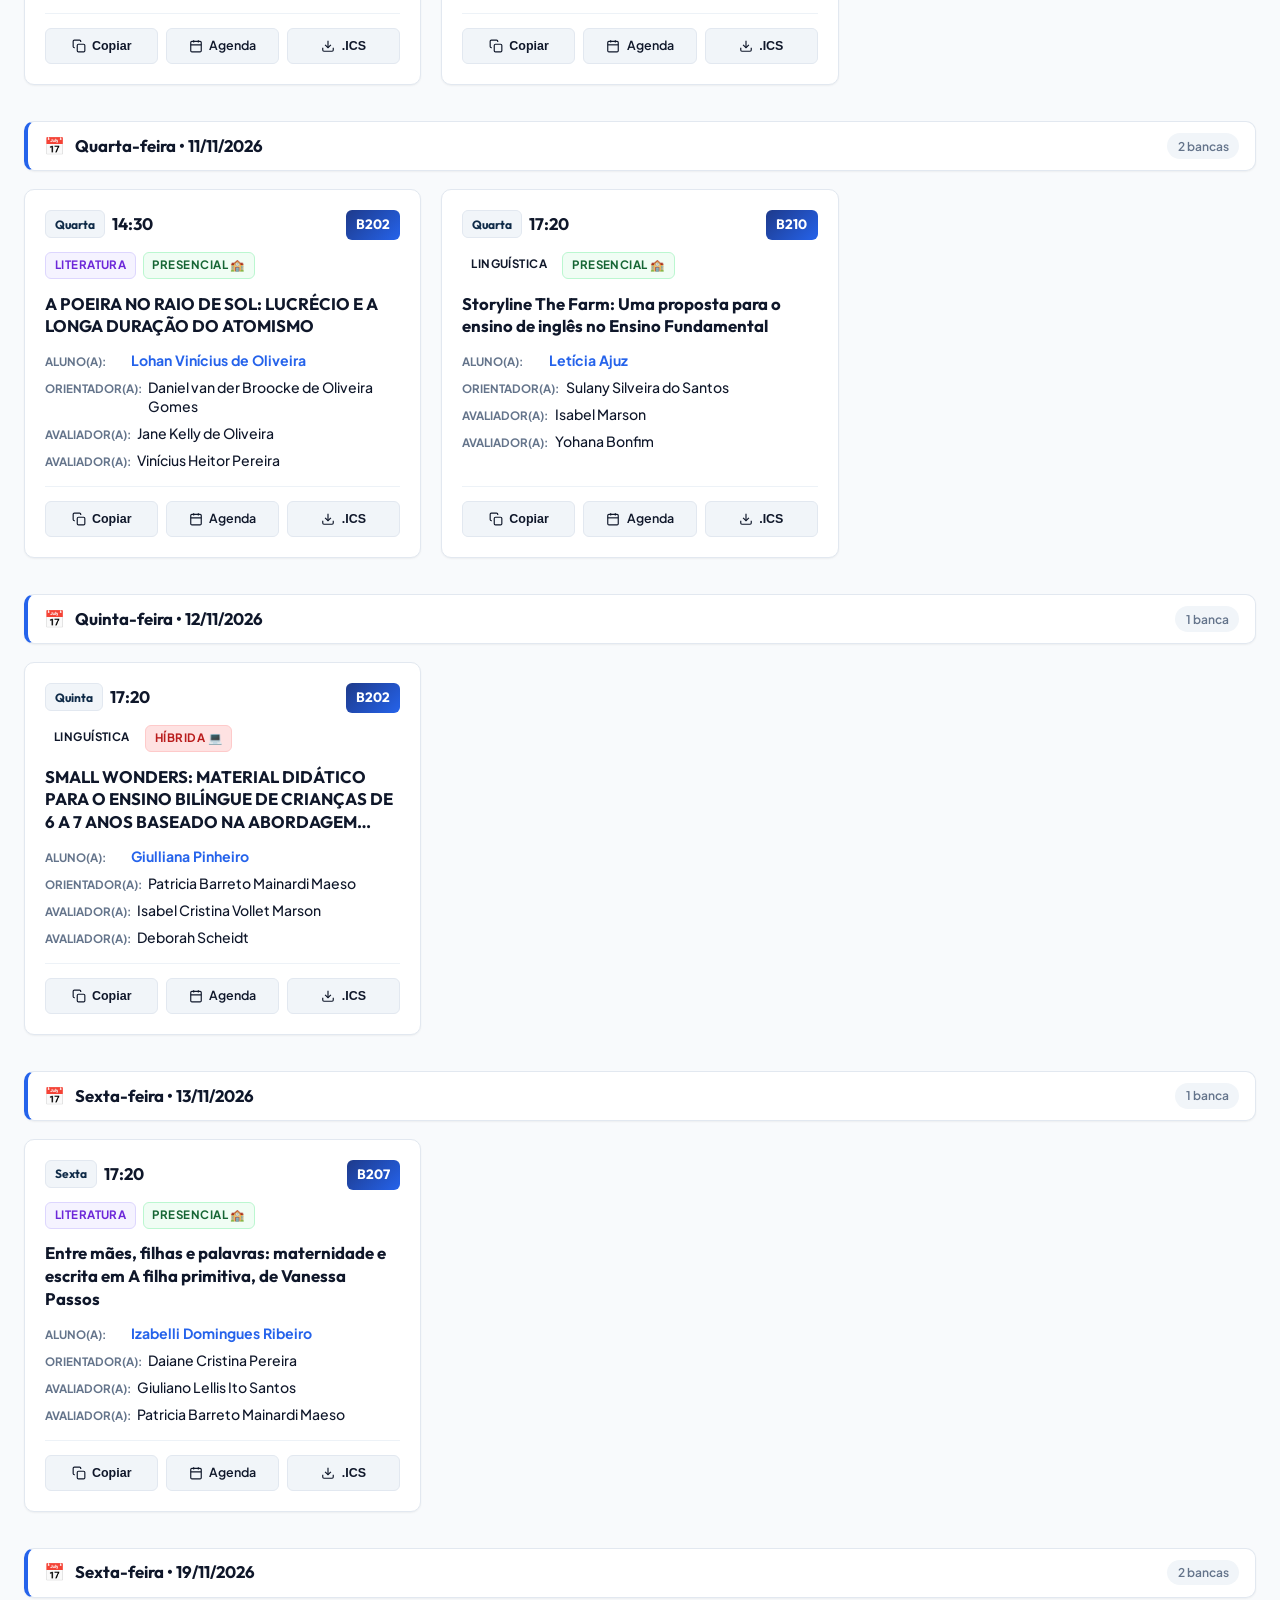
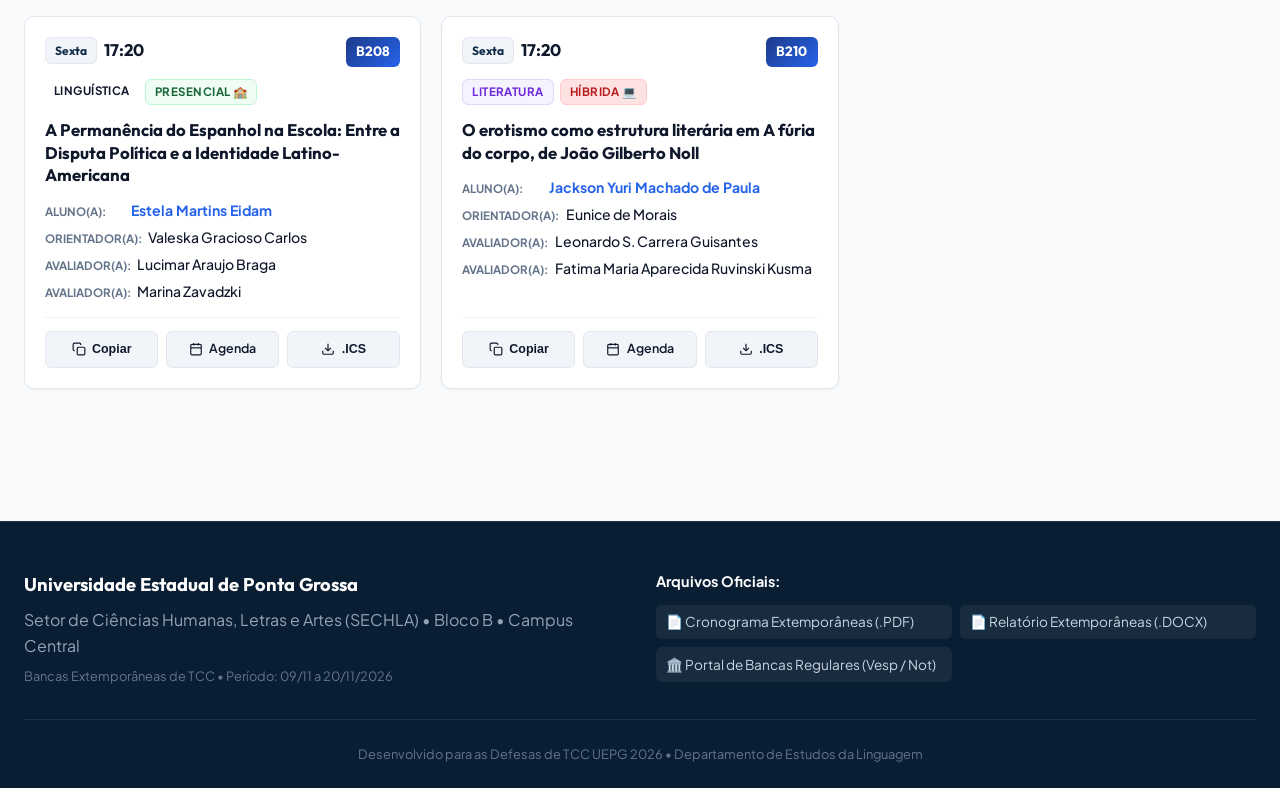
==== commit 4f3fd00f: "ajustando 19/11 no filtro" ====
--- a/index.html
+++ b/index.html
@@ -132,7 +132,7 @@
             <button class="chip" data-filter="dia" data-value="2026-11-11">Qua 11/11</button>
             <button class="chip" data-filter="dia" data-value="2026-11-12">Qui 12/11</button>
             <button class="chip" data-filter="dia" data-value="2026-11-13">Sex 13/11</button>
-            <button class="chip" data-filter="dia" data-value="2026-11-19">Sex 29/11</button>
+            <button class="chip" data-filter="dia" data-value="2026-11-19">Sex 19/11</button>
           </div>
         </div>
       </div>
